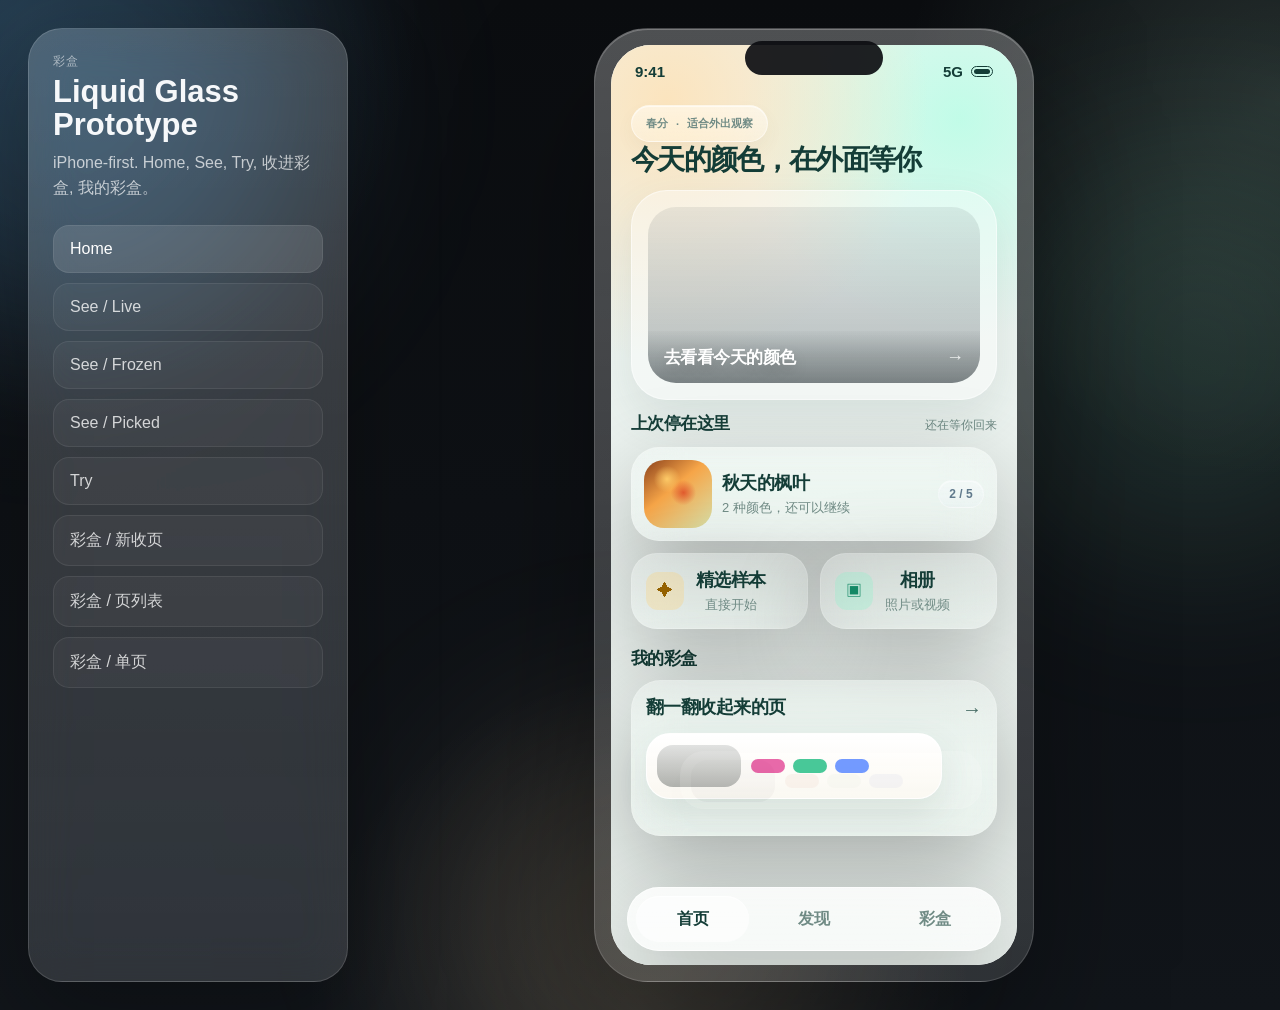
==== prototype/index.html @ f1893c4e "Initial project history" ====
<!DOCTYPE html>
<html lang="zh-CN">
  <head>
    <meta charset="UTF-8" />
    <meta name="viewport" content="width=device-width, initial-scale=1.0" />
    <title>彩盒 · Liquid Glass Prototype</title>
    <link rel="stylesheet" href="./styles.css" />
  </head>
  <body>
    <div class="ambient ambient-a"></div>
    <div class="ambient ambient-b"></div>
    <div class="ambient ambient-c"></div>

    <main class="studio">
      <aside class="rail shell-glass">
        <div class="rail-header">
          <p class="rail-kicker">彩盒</p>
          <h1>Liquid Glass Prototype</h1>
          <p class="rail-copy">
            iPhone-first. Home, See, Try, 收进彩盒, 我的彩盒。
          </p>
        </div>

        <nav class="screen-nav">
          <button class="screen-link active" data-target="home">Home</button>
          <button class="screen-link" data-target="see-live">See / Live</button>
          <button class="screen-link" data-target="see-frozen">See / Frozen</button>
          <button class="screen-link" data-target="see-picked">See / Picked</button>
          <button class="screen-link" data-target="try">Try</button>
          <button class="screen-link" data-target="box-new">彩盒 / 新收页</button>
          <button class="screen-link" data-target="box-list">彩盒 / 页列表</button>
          <button class="screen-link" data-target="box-detail">彩盒 / 单页</button>
        </nav>
      </aside>

      <section class="phone-stage">
        <div class="phone-shell">
          <div class="phone-hardware"></div>
          <div class="phone-screen">
            <section class="screen active" data-screen="home">
              <div class="screen-bg screen-bg-home"></div>
              <div class="statusbar">
                <span>9:41</span>
                <div class="status-icons">
                  <span>5G</span>
                  <span class="battery"></span>
                </div>
              </div>

              <div class="screen-scroll home-scroll">
                <div class="glass-chip weather-chip">
                  <span>春分</span>
                  <span>·</span>
                  <span>适合外出观察</span>
                </div>

                <header class="home-hero">
                  <div class="home-copy">
                    <h2>今天的颜色，在外面等你</h2>
                  </div>

                  <article class="hero-scene scene-card">
                    <div class="scene-photo photo-mist"></div>
                    <div class="scene-overlay">
                      <button class="entry-footer" data-go="see-live">
                        <span>去看看今天的颜色</span>
                        <span class="entry-arrow-inline">→</span>
                      </button>
                    </div>
                  </article>
                </header>

                <div class="resume-head">
                  <h3>上次停在这里</h3>
                  <span>还在等你回来</span>
                </div>

                <button class="resume-strip shell-glass" data-go="see-picked">
                  <div class="resume-thumb photo-maple"></div>
                  <div class="resume-text">
                    <h3>秋天的枫叶</h3>
                    <p>2 种颜色，还可以继续</p>
                  </div>
                  <span class="count-pill">2 / 5</span>
                </button>

                <div class="source-row">
                  <button class="source-tile shell-glass" data-go="see-frozen">
                    <span class="tile-icon amber">✦</span>
                    <div>
                      <h3>精选样本</h3>
                      <p>直接开始</p>
                    </div>
                  </button>
                  <button class="source-tile shell-glass" data-go="see-frozen">
                    <span class="tile-icon mint">▣</span>
                    <div>
                      <h3>相册</h3>
                      <p>照片或视频</p>
                    </div>
                  </button>
                </div>

                <div class="resume-head box-head">
                  <h3>我的彩盒</h3>
                </div>

                <button class="box-entry shell-glass" data-go="box-list">
                  <div class="preview-head">
                    <div>
                      <h3>翻一翻收起来的页</h3>
                    </div>
                    <span class="ghost-arrow">→</span>
                  </div>
                  <div class="box-entry-body">
                    <article class="mini-page main">
                      <div class="mini-page-photo photo-flower"></div>
                      <div class="mini-page-swatches">
                        <span style="--swatch:#e4549d"></span>
                        <span style="--swatch:#2fc08a"></span>
                        <span style="--swatch:#5f8cff"></span>
                      </div>
                    </article>
                    <article class="mini-page under">
                      <div class="mini-page-photo photo-sunset"></div>
                      <div class="mini-page-swatches">
                        <span style="--swatch:#ffb694"></span>
                        <span style="--swatch:#d9efcf"></span>
                        <span style="--swatch:#b9c6ff"></span>
                      </div>
                    </article>
                  </div>
                </button>
              </div>

              <nav class="tab-dock shell-glass dock-fixed">
                <button class="tab-item active">首页</button>
                <button class="tab-item">发现</button>
                <button class="tab-item" data-go="box-list">彩盒</button>
              </nav>
            </section>

            <section class="screen" data-screen="see-live">
              <div class="photo-screen photo-flower-full">
                <div class="statusbar inverted">
                  <span>9:41</span>
                  <div class="status-icons">
                    <span>5G</span>
                    <span class="battery"></span>
                  </div>
                </div>

                <div class="top-floating">
                  <button class="nav-orb" data-go="home">‹</button>
                  <div class="live-title">看一眼正在发生的颜色</div>
                  <div class="nav-gap"></div>
                </div>

                <div class="capture-dock">
                  <button class="capture-pill" data-go="see-frozen">
                    <span class="capture-core"></span>
                  </button>
                  <p>停住这一刻</p>
                </div>
              </div>
            </section>

            <section class="screen" data-screen="see-frozen">
              <div class="photo-screen photo-flower-full frozen">
                <div class="statusbar inverted">
                  <span>9:41</span>
                  <div class="status-icons">
                    <span>5G</span>
                    <span class="battery"></span>
                  </div>
                </div>

                <div class="top-floating">
                  <button class="nav-orb" data-go="home">‹</button>
                  <div class="live-title">点一点你看到的颜色</div>
                  <button class="nav-orb ghost">▣</button>
                </div>

                <div class="focus-dot active pink" style="top: 47%; left: 55%"></div>

                <div class="glass-dock observe-dock">
                  <div class="slot-row compact">
                    <button class="slot active empty"></button>
                    <button class="slot empty"></button>
                    <button class="slot empty"></button>
                    <button class="slot empty"></button>
                    <button class="slot empty"></button>
                  </div>
                  <button class="dock-action disabled">放在一起看看</button>
                </div>
              </div>
            </section>

            <section class="screen" data-screen="see-picked">
              <div class="photo-screen photo-flower-full frozen">
                <div class="statusbar inverted">
                  <span>9:41</span>
                  <div class="status-icons">
                    <span>5G</span>
                    <span class="battery"></span>
                  </div>
                </div>

                <div class="top-floating">
                  <button class="nav-orb" data-go="home">‹</button>
                  <div class="live-title">原来这里不止一种颜色</div>
                  <button class="nav-orb ghost">▣</button>
                </div>

                <div class="focus-dot pink" style="top: 47%; left: 55%"></div>
                <div class="focus-dot green" style="top: 60%; left: 48%"></div>
                <div class="focus-dot blue" style="top: 64%; left: 63%"></div>

                <div class="glass-dock observe-dock">
                  <div class="slot-row compact">
                    <button class="slot filled pink"></button>
                    <button class="slot filled green"></button>
                    <button class="slot filled blue"></button>
                    <button class="slot empty"></button>
                    <button class="slot empty"></button>
                  </div>
                  <button class="dock-action primary-soft" data-go="try">放在一起看看</button>
                </div>
              </div>
            </section>

            <section class="screen" data-screen="try">
              <div class="screen-bg screen-bg-box"></div>
              <div class="statusbar">
                <span>9:41</span>
                <div class="status-icons">
                  <span>5G</span>
                  <span class="battery"></span>
                </div>
              </div>

              <div class="screen-scroll try-scroll">
                <div class="top-floating light-flow">
                  <button class="nav-orb light" data-go="see-picked">‹</button>
                  <div class="glass-chip source-pill">
                    <span class="chip-dot"></span>
                    花园里的花
                  </div>
                  <div class="nav-gap"></div>
                </div>

                <header class="section-header compact">
                  <h2>看它们待在一起</h2>
                </header>

                <article class="source-memory shell-glass">
                  <div class="memory-thumb photo-flower"></div>
                  <div class="memory-copy">
                    <p class="micro">刚刚带回来的这一页</p>
                    <h3>花园里的花</h3>
                  </div>
                </article>

                <section class="relation-stage shell-glass">
                  <div class="mix-swarm">
                    <span class="mix-orb pink"></span>
                    <span class="mix-orb green"></span>
                    <span class="mix-orb blue"></span>
                  </div>
                  <div class="sheet-swatches centered">
                    <span style="--swatch:#e4549d"></span>
                    <span style="--swatch:#2fc08a"></span>
                    <span style="--swatch:#5f8cff"></span>
                  </div>
                  <div class="liquid-ribbon">
                    <span class="blend pink"></span>
                    <span class="blend green"></span>
                    <span class="blend blue"></span>
                  </div>
                  <p class="relation-note">它们靠近以后，开始像一页完整的花。</p>
                </section>

                <button class="bottom-cta solid" data-go="box-new">收进彩盒</button>
              </div>
            </section>

            <section class="screen" data-screen="box-new">
              <div class="screen-bg screen-bg-box-list"></div>
              <div class="statusbar">
                <span>9:41</span>
                <div class="status-icons">
                  <span>5G</span>
                  <span class="battery"></span>
                </div>
              </div>

              <div class="screen-scroll box-scroll">
                <div class="settle-top">
                  <div class="glass-check">✓</div>
                  <div class="glass-chip new-chip">刚刚收进来</div>
                </div>

                <header class="section-header compact settle-header">
                  <h2>这一页现在在彩盒里了</h2>
                </header>

                <article class="page-sheet open-sheet">
                  <div class="sheet-photo photo-flower"></div>
                  <div class="sheet-body">
                    <h2>花园里的花</h2>
                    <p class="sheet-meta">3月23日 · 下午</p>
                    <div class="sheet-swatches large">
                      <span style="--swatch:#e4549d"></span>
                      <span style="--swatch:#2fc08a"></span>
                      <span style="--swatch:#5f8cff"></span>
                    </div>
                    <div class="soft-ribbon">
                      <span class="blend pink"></span>
                      <span class="blend green"></span>
                      <span class="blend blue"></span>
                    </div>
                    <p class="sheet-note">这一页先在这里安静待着。</p>
                  </div>
                </article>

                <div class="dual-actions">
                  <button class="bottom-cta pale" data-go="see-live">再去看看</button>
                  <button class="bottom-cta solid" data-go="box-list">查看彩盒</button>
                </div>
              </div>
            </section>

            <section class="screen" data-screen="box-list">
              <div class="screen-bg screen-bg-box-list"></div>
              <div class="statusbar">
                <span>9:41</span>
                <div class="status-icons">
                  <span>5G</span>
                  <span class="battery"></span>
                </div>
              </div>

              <div class="screen-scroll box-scroll">
                <header class="section-header">
                  <p class="micro">我的彩盒</p>
                  <h2>翻一翻收起来的页</h2>
                </header>

                <div class="list-stack">
                  <button class="page-sheet list-sheet current" data-go="box-detail">
                    <div class="sheet-photo photo-flower"></div>
                    <div class="sheet-body">
                      <h3>花园里的花</h3>
                      <div class="sheet-swatches">
                        <span style="--swatch:#e4549d"></span>
                        <span style="--swatch:#2fc08a"></span>
                        <span style="--swatch:#5f8cff"></span>
                      </div>
                      <p class="sheet-meta">3月23日 · 下午</p>
                    </div>
                  </button>

                  <button class="page-sheet list-sheet compact-sheet" data-go="box-detail">
                    <div class="sheet-next-head">
                      <h4>海边的日落</h4>
                      <div class="mini-swatches">
                        <span style="--swatch:#ff8a4d"></span>
                        <span style="--swatch:#f1bf67"></span>
                        <span style="--swatch:#8d78ff"></span>
                      </div>
                    </div>
                    <div class="sheet-photo thin photo-sunset"></div>
                  </button>

                  <button class="page-sheet list-sheet compact-sheet" data-go="box-detail">
                    <div class="sheet-next-head">
                      <h4>枫叶的一页</h4>
                      <div class="mini-swatches">
                        <span style="--swatch:#d65734"></span>
                        <span style="--swatch:#f09a3e"></span>
                        <span style="--swatch:#6c8a44"></span>
                      </div>
                    </div>
                    <div class="sheet-photo thin photo-maple"></div>
                  </button>
                </div>

                <nav class="tab-dock shell-glass dock-fixed">
                  <button class="tab-item" data-go="home">首页</button>
                  <button class="tab-item">发现</button>
                  <button class="tab-item active">彩盒</button>
                </nav>
              </div>
            </section>

            <section class="screen" data-screen="box-detail">
              <div class="screen-bg screen-bg-box-list"></div>
              <div class="statusbar">
                <span>9:41</span>
                <div class="status-icons">
                  <span>5G</span>
                  <span class="battery"></span>
                </div>
              </div>

              <div class="screen-scroll box-scroll">
                <div class="top-floating light-flow">
                  <button class="nav-orb light" data-go="box-list">‹</button>
                  <div class="glass-chip source-pill">这一页</div>
                  <button class="nav-orb light">⋯</button>
                </div>

                <article class="page-sheet detail-sheet">
                  <div class="sheet-photo photo-flower"></div>
                  <div class="sheet-body">
                    <p class="micro">3月23日 · 下午</p>
                    <h2>花园里的花</h2>
                    <div class="detail-swatches">
                      <button class="detail-swatch pink">桃花粉</button>
                      <button class="detail-swatch green">青草绿</button>
                      <button class="detail-swatch blue">天空蓝</button>
                    </div>
                    <div class="soft-ribbon">
                      <span class="blend pink"></span>
                      <span class="blend green"></span>
                      <span class="blend blue"></span>
                    </div>
                    <div class="detail-caption">
                      <span class="caption-dot pink"></span>
                      <span class="caption-dot green"></span>
                      <span class="caption-dot blue"></span>
                      <p>它们最后待成了花园的样子。</p>
                    </div>
                  </div>
                </article>

                <button class="bottom-cta pale" data-go="see-live">再去收集新的颜色</button>

                <nav class="tab-dock shell-glass dock-fixed">
                  <button class="tab-item" data-go="home">首页</button>
                  <button class="tab-item">发现</button>
                  <button class="tab-item active">彩盒</button>
                </nav>
              </div>
            </section>
          </div>
        </div>
      </section>
    </main>

    <script src="./app.js"></script>
  </body>
</html>
---- prototype/styles.css ----
:root {
  --bg: #0b0d10;
  --shell: rgba(255, 255, 255, 0.08);
  --shell-line: rgba(255, 255, 255, 0.14);
  --glass: rgba(255, 255, 255, 0.2);
  --glass-strong: rgba(255, 255, 255, 0.32);
  --glass-edge: rgba(255, 255, 255, 0.54);
  --paper: rgba(253, 251, 246, 0.94);
  --paper-shadow: 0 24px 80px rgba(44, 62, 57, 0.12);
  --paper-tint: linear-gradient(180deg, rgba(255, 255, 255, 0.82), rgba(248, 245, 238, 0.94));
  --ink: #143d37;
  --muted: #708b85;
  --pink: #e4549d;
  --green: #2fc08a;
  --blue: #5f8cff;
  --warm: rgba(255, 224, 177, 0.8);
  --mint: rgba(176, 255, 228, 0.72);
  --blur: blur(24px) saturate(150%);
  --type-title-home: 28px;
  --type-title-section: 30px;
  --type-title-card: 18px;
  --type-body: 13px;
  --space-home-top: 60px;
  --space-home-bottom: 104px;
  --space-chip-title: 2px;
  --space-title-entry: 16px;
}

* {
  box-sizing: border-box;
}

html,
body {
  margin: 0;
  min-height: 100%;
  font-family: "SF Pro Display", "SF Pro Text", -apple-system, BlinkMacSystemFont,
    "PingFang SC", "Helvetica Neue", sans-serif;
  color: #f6f8fa;
  background:
    radial-gradient(circle at 0% 0%, rgba(109, 196, 255, 0.14), transparent 26%),
    radial-gradient(circle at 100% 10%, rgba(197, 255, 228, 0.14), transparent 24%),
    radial-gradient(circle at 50% 100%, rgba(255, 227, 181, 0.1), transparent 28%),
    linear-gradient(180deg, #0b0d10 0%, #11151a 100%);
}

body {
  overflow: hidden;
}

button {
  font: inherit;
  color: inherit;
  background: none;
  border: 0;
  cursor: pointer;
}

.ambient {
  position: fixed;
  border-radius: 999px;
  pointer-events: none;
  filter: blur(90px);
}

.ambient-a {
  width: 30rem;
  height: 30rem;
  left: -10rem;
  top: -9rem;
  background: rgba(113, 189, 255, 0.16);
}

.ambient-b {
  width: 26rem;
  height: 26rem;
  right: -8rem;
  top: 9rem;
  background: rgba(154, 255, 214, 0.12);
}

.ambient-c {
  width: 26rem;
  height: 26rem;
  left: 34%;
  bottom: -14rem;
  background: rgba(255, 214, 159, 0.1);
}

.studio {
  display: grid;
  grid-template-columns: 320px 1fr;
  gap: 28px;
  min-height: 100vh;
  padding: 28px;
}

.shell-glass {
  background:
    linear-gradient(180deg, rgba(255, 255, 255, 0.14), rgba(255, 255, 255, 0.06)),
    var(--shell);
  border: 1px solid var(--shell-line);
  backdrop-filter: var(--blur);
  -webkit-backdrop-filter: var(--blur);
  box-shadow: 0 30px 90px rgba(0, 0, 0, 0.28);
}

.rail {
  border-radius: 34px;
  padding: 24px;
  display: flex;
  flex-direction: column;
  gap: 24px;
}

.rail-kicker {
  margin: 0 0 6px;
  font-size: 12px;
  letter-spacing: 0.12em;
  text-transform: uppercase;
  color: rgba(255, 255, 255, 0.56);
}

.rail h1 {
  margin: 0;
  font-size: 31px;
  line-height: 1.05;
}

.rail-copy {
  margin: 10px 0 0;
  line-height: 1.55;
  color: rgba(255, 255, 255, 0.7);
}

.screen-nav {
  display: grid;
  gap: 10px;
}

.screen-link {
  text-align: left;
  padding: 14px 16px;
  border-radius: 16px;
  color: rgba(255, 255, 255, 0.78);
  border: 1px solid rgba(255, 255, 255, 0.08);
  background: rgba(255, 255, 255, 0.04);
  transition: 0.2s ease;
}

.screen-link.active,
.screen-link:hover {
  background: rgba(255, 255, 255, 0.12);
  color: #fff;
}

.phone-stage {
  display: grid;
  place-items: center;
}

.phone-shell {
  position: relative;
  width: 440px;
  max-width: calc(100vw - 420px);
  aspect-ratio: 393 / 852;
  padding: 16px;
  border-radius: 54px;
  background:
    linear-gradient(180deg, rgba(255, 255, 255, 0.24), rgba(255, 255, 255, 0.08)),
    rgba(255, 255, 255, 0.05);
  border: 1px solid rgba(255, 255, 255, 0.14);
  box-shadow:
    0 60px 140px rgba(0, 0, 0, 0.34),
    inset 0 1px 0 rgba(255, 255, 255, 0.24);
}

.phone-hardware {
  position: absolute;
  top: 12px;
  left: 50%;
  transform: translateX(-50%);
  width: 138px;
  height: 34px;
  border-radius: 999px;
  background: rgba(12, 14, 18, 0.92);
  z-index: 5;
}

.phone-screen {
  position: relative;
  width: 100%;
  height: 100%;
  overflow: hidden;
  border-radius: 40px;
  background: #eff4f2;
}

.screen {
  position: absolute;
  inset: 0;
  display: none;
  color: var(--ink);
}

.screen.active {
  display: block;
}

.screen-bg {
  position: absolute;
  inset: 0;
}

.screen-bg-home {
  background:
    radial-gradient(circle at 14% 6%, var(--warm), transparent 28%),
    radial-gradient(circle at 86% 8%, var(--mint), transparent 24%),
    linear-gradient(180deg, #eef5f2 0%, #e9f0ec 100%);
}

.screen-bg-box,
.screen-bg-box-list {
  background:
    radial-gradient(circle at 84% 0%, rgba(196, 255, 233, 0.72), transparent 24%),
    radial-gradient(circle at 10% 14%, rgba(255, 235, 205, 0.66), transparent 20%),
    linear-gradient(180deg, #f0f6f2 0%, #e9f0ec 100%);
}

.statusbar {
  position: absolute;
  top: 0;
  left: 0;
  right: 0;
  z-index: 4;
  padding: 18px 24px 0;
  display: flex;
  justify-content: space-between;
  align-items: center;
  font-size: 15px;
  font-weight: 700;
}

.statusbar.inverted {
  color: white;
}

.status-icons {
  display: flex;
  gap: 8px;
  align-items: center;
}

.battery {
  width: 22px;
  height: 11px;
  display: inline-block;
  border-radius: 999px;
  border: 1.5px solid currentColor;
  position: relative;
}

.battery::after {
  content: "";
  position: absolute;
  inset: 2px;
  border-radius: 999px;
  background: currentColor;
}

.screen-scroll {
  position: relative;
  z-index: 2;
  height: 100%;
  overflow: auto;
  padding: 58px 20px 28px;
}

.home-scroll {
  padding-top: var(--space-home-top);
  padding-bottom: var(--space-home-bottom);
}

.glass-chip,
.nav-orb,
.capture-pill,
.glass-dock,
.count-pill {
  backdrop-filter: var(--blur);
  -webkit-backdrop-filter: var(--blur);
}

.glass-chip {
  display: inline-flex;
  align-items: center;
  gap: 8px;
  padding: 12px 16px;
  border-radius: 999px;
  background:
    linear-gradient(180deg, rgba(255, 255, 255, 0.58), rgba(255, 255, 255, 0.28)),
    rgba(255, 255, 255, 0.18);
  border: 1px solid rgba(255, 255, 255, 0.6);
  box-shadow:
    0 10px 24px rgba(73, 101, 96, 0.08),
    inset 0 1px 0 rgba(255, 255, 255, 0.72);
}

.weather-chip {
  margin-bottom: var(--space-chip-title);
  padding: 10px 14px;
  color: var(--muted);
  font-size: 11px;
  font-weight: 700;
  background:
    linear-gradient(180deg, rgba(255, 255, 255, 0.46), rgba(255, 255, 255, 0.22)),
    rgba(255, 255, 255, 0.14);
  border-color: rgba(255, 255, 255, 0.46);
  box-shadow:
    0 8px 18px rgba(73, 101, 96, 0.05),
    inset 0 1px 0 rgba(255, 255, 255, 0.56);
}

.home-hero {
  display: grid;
  gap: var(--space-title-entry);
}

.micro {
  margin: 0;
  color: #78938c;
  font-size: 13px;
  font-weight: 600;
}

.home-copy h2,
.section-header h2,
.box-state-header h2,
.sheet-body h2,
.detail-header h2 {
  margin: 6px 0 0;
  font-size: var(--type-title-section);
  line-height: 0.98;
  letter-spacing: -0.05em;
}

.home-copy h2 {
  margin-top: 2px;
  font-size: var(--type-title-home);
  line-height: 1;
  letter-spacing: -0.06em;
  text-wrap: balance;
}

.scene-card {
  position: relative;
  overflow: hidden;
  min-height: 210px;
  border-radius: 36px;
  background: rgba(255, 255, 255, 0.36);
  border: 1px solid rgba(255, 255, 255, 0.5);
  box-shadow: 0 18px 46px rgba(62, 95, 89, 0.12);
}

.scene-photo,
.photo-flower,
.photo-maple,
.photo-sunset,
.photo-mist,
.photo-flower-full {
  background-color: #cbd8cf;
}

.scene-photo {
  position: absolute;
  inset: 16px;
  overflow: hidden;
  border-radius: 28px;
}

.photo-mist {
  background:
    linear-gradient(180deg, rgba(16, 32, 41, 0.08), rgba(16, 32, 41, 0.28)),
    url("https://images.unsplash.com/photo-1506744038136-46273834b3fb?auto=format&fit=crop&w=1200&q=80");
  background-size: cover;
  background-position: center;
}

.scene-overlay {
  position: absolute;
  left: 16px;
  right: 16px;
  bottom: 16px;
  display: block;
  pointer-events: none;
}

.entry-footer {
  width: 100%;
  height: 52px;
  padding: 0 16px;
  display: flex;
  align-items: center;
  justify-content: space-between;
  border-radius: 0 0 28px 28px;
  color: white;
  text-shadow: 0 6px 14px rgba(0, 0, 0, 0.18);
  background:
    linear-gradient(180deg, rgba(8, 16, 19, 0.02), rgba(8, 16, 19, 0.18) 46%, rgba(8, 16, 19, 0.34) 100%);
  pointer-events: auto;
}

.entry-footer span:first-child {
  font-size: 17px;
  font-weight: 700;
  letter-spacing: -0.03em;
}

.entry-arrow-inline {
  font-size: 18px;
  font-weight: 700;
  line-height: 1;
  opacity: 0.82;
}

.source-row {
  display: grid;
  grid-template-columns: 1fr 1fr;
  gap: 12px;
  margin-top: 12px;
}

.source-tile {
  border-radius: 26px;
  padding: 14px;
  display: flex;
  align-items: center;
  gap: 12px;
  color: var(--ink);
}

.tile-icon {
  width: 38px;
  height: 38px;
  display: grid;
  place-items: center;
  border-radius: 12px;
  font-size: 16px;
}

.tile-icon.amber {
  background: rgba(255, 205, 106, 0.28);
  color: #946100;
}

.tile-icon.mint {
  background: rgba(116, 245, 195, 0.24);
  color: #148865;
}

.source-tile h3,
.resume-text h3,
.preview-head h3,
.sheet-body h3,
.sheet-next-head h4 {
  margin: 0 0 4px;
  font-size: var(--type-title-card);
  letter-spacing: -0.03em;
}

.source-tile p,
.resume-text p,
.sheet-meta,
.sheet-note {
  margin: 0;
  color: var(--muted);
  font-size: var(--type-body);
}

.resume-strip {
  width: 100%;
  margin-top: 12px;
  text-align: left;
  padding: 12px;
  border-radius: 28px;
  display: grid;
  grid-template-columns: 68px 1fr auto;
  gap: 10px;
  align-items: center;
}

.resume-thumb {
  width: 68px;
  height: 68px;
  border-radius: 20px;
}

.photo-maple {
  background:
    radial-gradient(circle at 34% 28%, rgba(255, 205, 105, 0.94), transparent 20%),
    radial-gradient(circle at 58% 48%, rgba(223, 77, 39, 0.86), transparent 24%),
    linear-gradient(140deg, #8c421c 0%, #f6a548 42%, #d8e1a9 100%);
}

.count-pill {
  display: inline-flex;
  align-items: center;
  justify-content: center;
  height: 28px;
  min-width: 46px;
  padding: 0 10px;
  border-radius: 999px;
  color: rgba(76, 104, 125, 0.88);
  font-size: 12px;
  font-weight: 600;
  background:
    linear-gradient(180deg, rgba(255, 255, 255, 0.38), rgba(255, 255, 255, 0.14)),
    rgba(173, 205, 232, 0.06);
  border: 1px solid rgba(255, 255, 255, 0.34);
  box-shadow: inset 0 1px 0 rgba(255, 255, 255, 0.46);
}

.resume-head {
  margin-top: 12px;
  display: flex;
  justify-content: space-between;
  align-items: baseline;
  gap: 10px;
}

.resume-head h3 {
  margin: 0;
  font-size: 17px;
  letter-spacing: -0.03em;
}

.resume-head span {
  color: var(--muted);
  font-size: 12px;
}

.box-head {
  margin-top: 18px;
  align-items: baseline;
}

.box-entry {
  width: 100%;
  margin-top: 10px;
  text-align: left;
  padding: 14px;
  border-radius: 30px;
}

.preview-head {
  display: flex;
  justify-content: space-between;
  align-items: center;
  margin-bottom: 10px;
}

.ghost-arrow {
  color: #456b64;
  font-weight: 700;
  font-size: 20px;
  line-height: 1;
}

.box-entry-body {
  position: relative;
  min-height: 88px;
  margin-top: 4px;
}

.mini-page {
  position: absolute;
  left: 0;
  right: 40px;
  top: 0;
  height: 66px;
  padding: 8px 10px;
  display: grid;
  grid-template-columns: 84px 1fr;
  gap: 10px;
  align-items: center;
  border-radius: 24px;
  background:
    linear-gradient(180deg, rgba(255, 255, 255, 0.96), rgba(250, 247, 240, 0.94)),
    rgba(255, 255, 255, 0.94);
  border: 1px solid rgba(255, 255, 255, 0.9);
  box-shadow:
    0 16px 36px rgba(46, 70, 63, 0.12),
    inset 0 1px 0 rgba(255, 255, 255, 0.86);
}

.mini-page-photo {
  width: 84px;
  height: 42px;
  border-radius: 16px;
  background-size: cover;
  background-position: center;
}

.mini-page-swatches {
  display: flex;
  gap: 8px;
}

.mini-page-swatches span {
  display: block;
  width: 34px;
  height: 14px;
  border-radius: 999px;
  background: var(--swatch);
}

.mini-page.under {
  left: 34px;
  right: 0;
  top: 18px;
  height: 58px;
  opacity: 0.12;
  filter: saturate(0.54);
}

.list-stack {
  position: relative;
}

.page-sheet {
  display: block;
  width: 100%;
  border-radius: 32px;
  background: var(--paper-tint), var(--paper);
  border: 1px solid rgba(255, 255, 255, 0.72);
  box-shadow: var(--paper-shadow);
  color: var(--ink);
  overflow: hidden;
}

.preview-top {
  position: relative;
  z-index: 2;
  padding: 16px;
}

.preview-under {
  position: absolute;
  top: 22px;
  left: 20px;
  right: 20px;
  bottom: -14px;
  background:
    linear-gradient(180deg, rgba(253, 251, 246, 0.78), rgba(253, 251, 246, 0.54));
  border: 1px solid rgba(255, 255, 255, 0.54);
}

.sheet-photo {
  width: 100%;
  height: 228px;
  border-radius: 26px;
}

.photo-flower {
  background:
    linear-gradient(180deg, rgba(16, 26, 24, 0.12), rgba(16, 26, 24, 0.32)),
    url("https://images.unsplash.com/photo-1490750967868-88aa4486c946?auto=format&fit=crop&w=1200&q=80");
  background-size: cover;
  background-position: center;
}

.sheet-swatches,
.mini-swatches {
  display: flex;
  gap: 10px;
}

.sheet-swatches {
  margin-top: 14px;
}

.sheet-swatches.large {
  margin-top: 16px;
}

.sheet-swatches span,
.mini-swatches span {
  display: block;
  background: var(--swatch);
  border-radius: 999px;
}

.sheet-swatches span {
  width: 88px;
  height: 30px;
}

.sheet-swatches.large span {
  width: 96px;
  height: 34px;
}

.mini-swatches span {
  width: 16px;
  height: 16px;
}

.photo-screen {
  position: relative;
  width: 100%;
  height: 100%;
  overflow: hidden;
}

.photo-flower-full {
  background:
    linear-gradient(180deg, rgba(6, 15, 12, 0.16), rgba(4, 12, 10, 0.46)),
    url("https://images.unsplash.com/photo-1490750967868-88aa4486c946?auto=format&fit=crop&w=1600&q=80");
  background-size: cover;
  background-position: center;
}

.frozen {
  filter: saturate(1.04);
}

.top-floating {
  position: absolute;
  z-index: 3;
  top: 58px;
  left: 16px;
  right: 16px;
  display: grid;
  grid-template-columns: 44px 1fr 44px;
  align-items: center;
  gap: 10px;
}

.light-flow {
  position: relative;
  top: auto;
  left: auto;
  right: auto;
  margin-bottom: 18px;
}

.nav-orb {
  width: 42px;
  height: 42px;
  display: grid;
  place-items: center;
  border-radius: 999px;
  color: inherit;
  background:
    linear-gradient(180deg, rgba(255, 255, 255, 0.38), rgba(255, 255, 255, 0.14)),
    rgba(255, 255, 255, 0.16);
  border: 1px solid rgba(255, 255, 255, 0.42);
}

.nav-orb.light {
  color: var(--ink);
  background:
    linear-gradient(180deg, rgba(255, 255, 255, 0.82), rgba(255, 255, 255, 0.54)),
    rgba(255, 255, 255, 0.56);
}

.nav-orb.subtle {
  opacity: 0;
}

.source-pill {
  justify-self: center;
  font-weight: 700;
}

.live-title {
  justify-self: center;
  align-self: center;
  color: rgba(255, 255, 255, 0.92);
  font-size: 17px;
  font-weight: 700;
  letter-spacing: -0.02em;
  text-shadow: 0 8px 24px rgba(0, 0, 0, 0.35);
}

.nav-orb.ghost {
  background: rgba(255, 255, 255, 0.08);
  border-color: rgba(255, 255, 255, 0.24);
}

.chip-dot {
  width: 16px;
  height: 16px;
  border-radius: 999px;
  background:
    radial-gradient(circle at 28% 28%, rgba(255, 255, 255, 0.58), transparent 30%),
    linear-gradient(135deg, var(--pink), var(--blue));
}

.capture-dock {
  position: absolute;
  left: 0;
  right: 0;
  bottom: 34px;
  display: flex;
  flex-direction: column;
  align-items: center;
  gap: 8px;
  color: white;
}

.capture-pill {
  width: 92px;
  height: 92px;
  border-radius: 999px;
  display: grid;
  place-items: center;
  background:
    linear-gradient(180deg, rgba(255, 255, 255, 0.34), rgba(255, 255, 255, 0.12)),
    rgba(255, 255, 255, 0.14);
  border: 1px solid rgba(255, 255, 255, 0.36);
}

.capture-core {
  width: 56px;
  height: 56px;
  border-radius: 999px;
  background: rgba(255, 255, 255, 0.94);
  box-shadow: inset 0 0 0 8px rgba(255, 255, 255, 0.2);
}

.capture-dock p {
  margin: 0;
  font-size: 15px;
  font-weight: 700;
  color: rgba(255, 255, 255, 0.9);
  text-shadow: 0 8px 20px rgba(0, 0, 0, 0.28);
}

.focus-dot {
  position: absolute;
  width: 30px;
  height: 30px;
  border-radius: 999px;
  background: rgba(255, 255, 255, 0.16);
  border: 2px solid rgba(255, 255, 255, 0.8);
  box-shadow: 0 0 0 10px rgba(255, 255, 255, 0.06);
}

.focus-dot::after {
  content: "";
  position: absolute;
  inset: 5px;
  border-radius: 999px;
}

.focus-dot.pink::after,
.blend.pink,
.detail-swatch.pink {
  background: var(--pink);
}

.focus-dot.green::after,
.blend.green,
.detail-swatch.green {
  background: var(--green);
}

.focus-dot.blue::after,
.blend.blue,
.detail-swatch.blue {
  background: var(--blue);
}

.glass-dock {
  position: absolute;
  left: 14px;
  right: 14px;
  bottom: 14px;
  padding: 14px;
  border-radius: 30px;
  background:
    linear-gradient(180deg, rgba(28, 36, 44, 0.56), rgba(22, 29, 36, 0.44)),
    rgba(18, 23, 28, 0.36);
  border: 1px solid rgba(255, 255, 255, 0.18);
  box-shadow:
    0 18px 40px rgba(0, 0, 0, 0.2),
    inset 0 1px 0 rgba(255, 255, 255, 0.1);
}

.slot-row {
  display: flex;
  gap: 10px;
}

.slot-row.compact {
  margin-bottom: 12px;
}

.slot {
  width: 58px;
  height: 58px;
  border-radius: 18px;
  position: relative;
  background: rgba(255, 255, 255, 0.06);
  border: 1.5px solid rgba(255, 255, 255, 0.22);
}

.slot.empty::before {
  content: "+";
  position: absolute;
  inset: 0;
  display: grid;
  place-items: center;
  font-size: 30px;
  color: rgba(255, 255, 255, 0.72);
}

.slot.active {
  border-color: rgba(255, 255, 255, 0.58);
}

.slot.filled {
  border: 0;
}

.slot.filled.pink {
  background: var(--pink);
}

.slot.filled.green {
  background: var(--green);
}

.slot.filled.blue {
  background: var(--blue);
}

.dock-action,
.bottom-cta {
  width: 100%;
  height: 56px;
  border-radius: 999px;
  font-weight: 700;
}

.dock-action {
  background: rgba(255, 255, 255, 0.18);
  color: white;
}

.dock-action.disabled {
  opacity: 0.42;
}

.dock-action.solid,
.bottom-cta.solid {
  background: linear-gradient(135deg, #6c79ff, #7a5eff);
  color: white;
  box-shadow: 0 18px 30px rgba(108, 120, 255, 0.24);
}

.dock-action.primary-soft {
  background:
    linear-gradient(180deg, rgba(255, 255, 255, 0.32), rgba(255, 255, 255, 0.12)),
    rgba(105, 152, 126, 0.28);
  color: white;
  border: 1px solid rgba(255, 255, 255, 0.18);
}

.bottom-cta {
  margin-top: 18px;
}

.bottom-cta.pale {
  background:
    linear-gradient(180deg, rgba(255, 255, 255, 0.78), rgba(255, 255, 255, 0.52)),
    rgba(255, 255, 255, 0.56);
  color: var(--ink);
  border: 1px solid rgba(255, 255, 255, 0.72);
}

.section-header {
  padding: 8px 4px 0;
}

.section-header.compact h2 {
  font-size: 36px;
}

.relation-stage {
  margin-top: 20px;
  padding: 22px 20px 24px;
  border-radius: 34px;
}

.source-memory {
  margin-top: 16px;
  padding: 14px;
  border-radius: 28px;
  display: grid;
  grid-template-columns: 84px 1fr;
  gap: 14px;
  align-items: center;
}

.memory-thumb {
  width: 84px;
  height: 84px;
  border-radius: 20px;
  background-size: cover;
  background-position: center;
}

.memory-copy h3 {
  margin: 4px 0 0;
  font-size: 22px;
  letter-spacing: -0.03em;
}

.sheet-swatches.centered {
  justify-content: center;
  margin: 0 0 18px;
}

.mix-swarm {
  display: flex;
  justify-content: center;
  gap: 18px;
  margin-bottom: 26px;
}

.mix-orb {
  width: 98px;
  height: 98px;
  display: block;
  border-radius: 999px;
  box-shadow: 0 18px 40px rgba(0, 0, 0, 0.08);
}

.mix-orb.pink {
  background: var(--pink);
}

.mix-orb.green {
  background: var(--green);
}

.mix-orb.blue {
  background: var(--blue);
}

.liquid-ribbon,
.soft-ribbon {
  display: flex;
  gap: 0;
  padding: 8px;
  border-radius: 999px;
  background: rgba(205, 244, 229, 0.72);
}

.relation-note {
  margin: 14px 0 0;
  text-align: center;
  color: var(--muted);
}

.blend {
  flex: 1;
  height: 30px;
  border-radius: 999px;
}

.settle-top {
  display: flex;
  align-items: center;
  gap: 12px;
  justify-content: center;
}

.glass-check {
  width: 64px;
  height: 64px;
  display: grid;
  place-items: center;
  border-radius: 999px;
  color: #199166;
  font-size: 28px;
  background:
    linear-gradient(180deg, rgba(255, 255, 255, 0.8), rgba(255, 255, 255, 0.44)),
    rgba(255, 255, 255, 0.56);
  border: 1px solid rgba(255, 255, 255, 0.72);
}

.new-chip {
  color: #199166;
  font-weight: 700;
}

.open-sheet,
.detail-sheet,
.list-sheet {
  padding: 16px;
}

.open-sheet {
  position: relative;
}

.open-sheet::before {
  content: "";
  position: absolute;
  inset: 0;
  border-radius: 32px;
  pointer-events: none;
  box-shadow:
    inset 0 1px 0 rgba(255, 255, 255, 0.72),
    inset 0 -24px 40px rgba(177, 224, 205, 0.08);
}

.sheet-body {
  padding-top: 16px;
}

.sheet-meta,
.sheet-note {
  margin-top: 12px;
}

.dual-actions {
  display: grid;
  gap: 12px;
  grid-template-columns: 1fr 1fr;
  margin-top: 18px;
}

.box-scroll {
  padding-top: 64px;
  padding-bottom: 110px;
}

.list-stack {
  padding-top: 18px;
  display: grid;
  gap: 18px;
}

.list-sheet.current {
  position: relative;
  z-index: 2;
  text-align: left;
}

.compact-sheet {
  text-align: left;
  display: grid;
  grid-template-columns: 108px 1fr;
  gap: 14px;
  align-items: center;
  padding: 14px;
}

.sheet-next-head {
  display: grid;
  gap: 10px;
}

.photo-sunset {
  background:
    linear-gradient(180deg, rgba(24, 23, 32, 0.08), rgba(24, 23, 32, 0.28)),
    url("https://images.unsplash.com/photo-1500530855697-b586d89ba3ee?auto=format&fit=crop&w=1200&q=80");
  background-size: cover;
  background-position: center;
}

.sheet-photo.thin {
  height: 92px;
  margin-top: 0;
}

.sheet-next-head h4 {
  font-size: 18px;
  margin: 0;
}

.detail-swatches {
  display: grid;
  grid-template-columns: repeat(3, 1fr);
  gap: 10px;
  margin: 14px 0 18px;
}

.detail-swatch {
  height: 94px;
  border-radius: 24px;
  color: white;
  font-weight: 700;
}

.detail-caption {
  margin-top: 18px;
  padding: 16px 18px;
  display: grid;
  grid-template-columns: auto auto auto 1fr;
  gap: 10px;
  align-items: center;
  border-radius: 24px;
  background: rgba(228, 242, 236, 0.78);
}

.caption-dot {
  width: 14px;
  height: 14px;
  border-radius: 999px;
  display: block;
}

.detail-caption p {
  margin: 0;
  color: var(--ink);
  line-height: 1.45;
}

.settle-header {
  margin-top: 12px;
}

.tab-dock {
  position: relative;
  margin-top: 18px;
  padding: 8px;
  display: grid;
  grid-template-columns: repeat(3, 1fr);
  gap: 8px;
  border-radius: 999px;
}

.dock-fixed {
  position: absolute;
  left: 16px;
  right: 16px;
  bottom: 14px;
  z-index: 4;
  margin-top: 0;
  background:
    linear-gradient(180deg, rgba(255, 255, 255, 0.68), rgba(255, 255, 255, 0.48)),
    rgba(255, 255, 255, 0.42);
  border: 1px solid rgba(255, 255, 255, 0.7);
}

.tab-item {
  height: 46px;
  border-radius: 999px;
  color: var(--muted);
  font-weight: 700;
}

.tab-item.active {
  color: var(--ink);
  background: rgba(255, 255, 255, 0.56);
  box-shadow: inset 0 1px 0 rgba(255, 255, 255, 0.72);
}

@media (max-width: 1180px) {
  body {
    overflow: auto;
  }

  .studio {
    grid-template-columns: 1fr;
  }

  .phone-shell {
    max-width: 100%;
  }
}
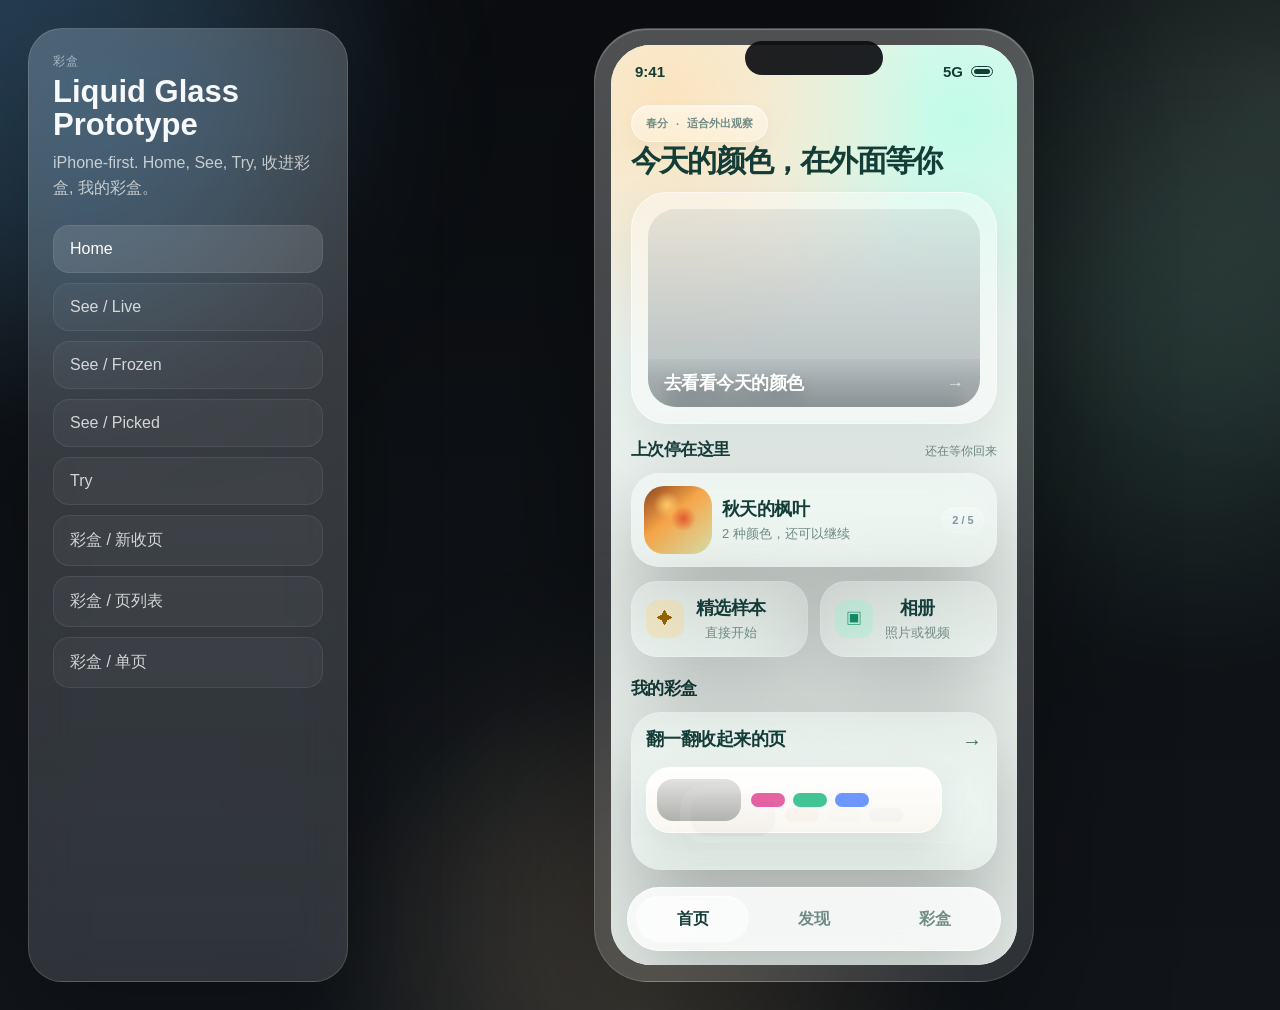
==== commit 2d2c1726: "重新设计Fronzen 和显色页面的命题" ====
--- a/prototype/index.html
+++ b/prototype/index.html
@@ -242,45 +242,46 @@
               <div class="screen-scroll try-scroll">
                 <div class="top-floating light-flow">
                   <button class="nav-orb light" data-go="see-picked">‹</button>
-                  <div class="glass-chip source-pill">
+                  <div class="glass-chip source-pill try-source-pill">
                     <span class="chip-dot"></span>
-                    花园里的花
+                    <span>花园里的花</span>
                   </div>
                   <div class="nav-gap"></div>
                 </div>
 
-                <header class="section-header compact">
+                <header class="section-header compact try-header">
                   <h2>看它们待在一起</h2>
                 </header>
 
-                <article class="source-memory shell-glass">
-                  <div class="memory-thumb photo-flower"></div>
-                  <div class="memory-copy">
-                    <p class="micro">刚刚带回来的这一页</p>
-                    <h3>花园里的花</h3>
-                  </div>
-                </article>
-
                 <section class="relation-stage shell-glass">
-                  <div class="mix-swarm">
-                    <span class="mix-orb pink"></span>
-                    <span class="mix-orb green"></span>
-                    <span class="mix-orb blue"></span>
-                  </div>
-                  <div class="sheet-swatches centered">
-                    <span style="--swatch:#e4549d"></span>
-                    <span style="--swatch:#2fc08a"></span>
-                    <span style="--swatch:#5f8cff"></span>
-                  </div>
-                  <div class="liquid-ribbon">
-                    <span class="blend pink"></span>
-                    <span class="blend green"></span>
-                    <span class="blend blue"></span>
-                  </div>
-                  <p class="relation-note">它们靠近以后，开始像一页完整的花。</p>
+                  <div class="stage-memory-strip">
+                    <div class="memory-thumb photo-flower"></div>
+                    <div class="memory-copy compact relation-copy">
+                      <p class="micro">刚刚带回来的这一页</p>
+                      <p class="memory-inline">三种颜色还带着花园里的光。</p>
+                    </div>
+                  </div>
+
+                  <div class="stage-canvas">
+                    <div class="mix-swarm try-swarm">
+                      <span class="mix-orb pink"></span>
+                      <span class="mix-orb green"></span>
+                      <span class="mix-orb blue"></span>
+                    </div>
+                  </div>
+
+                  <div class="result-strip">
+                    <div class="liquid-ribbon stage-ribbon">
+                      <span class="blend pink"></span>
+                      <span class="blend green"></span>
+                      <span class="blend blue"></span>
+                    </div>
+                  </div>
+
+                  <p class="stage-note">它们靠近以后，安静成了一页完整的花。</p>
                 </section>
 
-                <button class="bottom-cta solid" data-go="box-new">收进彩盒</button>
+                <button class="bottom-cta primary-soft try-cta" data-go="box-new">收进彩盒</button>
               </div>
             </section>
 
@@ -295,9 +296,9 @@
               </div>
 
               <div class="screen-scroll box-scroll">
-                <div class="settle-top">
+                <div class="settle-top settle-stack compact-settle">
                   <div class="glass-check">✓</div>
-                  <div class="glass-chip new-chip">刚刚收进来</div>
+                  <div class="glass-chip new-chip">刚刚安放好</div>
                 </div>
 
                 <header class="section-header compact settle-header">
@@ -307,25 +308,24 @@
                 <article class="page-sheet open-sheet">
                   <div class="sheet-photo photo-flower"></div>
                   <div class="sheet-body">
+                    <p class="sheet-meta">3月23日 · 下午</p>
                     <h2>花园里的花</h2>
-                    <p class="sheet-meta">3月23日 · 下午</p>
-                    <div class="sheet-swatches large">
+                    <div class="sheet-swatches large settled-swatches">
                       <span style="--swatch:#e4549d"></span>
                       <span style="--swatch:#2fc08a"></span>
                       <span style="--swatch:#5f8cff"></span>
                     </div>
-                    <div class="soft-ribbon">
+                    <div class="soft-ribbon settled-ribbon">
                       <span class="blend pink"></span>
                       <span class="blend green"></span>
                       <span class="blend blue"></span>
                     </div>
-                    <p class="sheet-note">这一页先在这里安静待着。</p>
                   </div>
                 </article>
 
                 <div class="dual-actions">
                   <button class="bottom-cta pale" data-go="see-live">再去看看</button>
-                  <button class="bottom-cta solid" data-go="box-list">查看彩盒</button>
+                  <button class="bottom-cta primary-soft" data-go="box-list">翻开彩盒</button>
                 </div>
               </div>
             </section>
@@ -349,19 +349,21 @@
                 <div class="list-stack">
                   <button class="page-sheet list-sheet current" data-go="box-detail">
                     <div class="sheet-photo photo-flower"></div>
-                    <div class="sheet-body">
+                    <div class="sheet-body list-body">
+                      <p class="sheet-meta">3月23日 · 下午</p>
                       <h3>花园里的花</h3>
                       <div class="sheet-swatches">
                         <span style="--swatch:#e4549d"></span>
                         <span style="--swatch:#2fc08a"></span>
                         <span style="--swatch:#5f8cff"></span>
                       </div>
-                      <p class="sheet-meta">3月23日 · 下午</p>
                     </div>
                   </button>
 
                   <button class="page-sheet list-sheet compact-sheet" data-go="box-detail">
-                    <div class="sheet-next-head">
+                    <div class="sheet-photo thin photo-sunset"></div>
+                    <div class="compact-body">
+                      <p class="sheet-meta">3月18日 · 傍晚</p>
                       <h4>海边的日落</h4>
                       <div class="mini-swatches">
                         <span style="--swatch:#ff8a4d"></span>
@@ -369,11 +371,12 @@
                         <span style="--swatch:#8d78ff"></span>
                       </div>
                     </div>
-                    <div class="sheet-photo thin photo-sunset"></div>
                   </button>
 
                   <button class="page-sheet list-sheet compact-sheet" data-go="box-detail">
-                    <div class="sheet-next-head">
+                    <div class="sheet-photo thin photo-maple"></div>
+                    <div class="compact-body">
+                      <p class="sheet-meta">3月10日 · 下午</p>
                       <h4>枫叶的一页</h4>
                       <div class="mini-swatches">
                         <span style="--swatch:#d65734"></span>
@@ -381,7 +384,6 @@
                         <span style="--swatch:#6c8a44"></span>
                       </div>
                     </div>
-                    <div class="sheet-photo thin photo-maple"></div>
                   </button>
                 </div>
 
@@ -406,8 +408,8 @@
               <div class="screen-scroll box-scroll">
                 <div class="top-floating light-flow">
                   <button class="nav-orb light" data-go="box-list">‹</button>
-                  <div class="glass-chip source-pill">这一页</div>
-                  <button class="nav-orb light">⋯</button>
+                  <div class="glass-chip detail-chip">这一页</div>
+                  <div class="nav-gap"></div>
                 </div>
 
                 <article class="page-sheet detail-sheet">
@@ -416,25 +418,20 @@
                     <p class="micro">3月23日 · 下午</p>
                     <h2>花园里的花</h2>
                     <div class="detail-swatches">
-                      <button class="detail-swatch pink">桃花粉</button>
-                      <button class="detail-swatch green">青草绿</button>
-                      <button class="detail-swatch blue">天空蓝</button>
-                    </div>
-                    <div class="soft-ribbon">
+                      <span class="detail-swatch pink">桃花粉</span>
+                      <span class="detail-swatch green">青草绿</span>
+                      <span class="detail-swatch blue">天空蓝</span>
+                    </div>
+                    <div class="soft-ribbon detail-ribbon">
                       <span class="blend pink"></span>
                       <span class="blend green"></span>
                       <span class="blend blue"></span>
                     </div>
-                    <div class="detail-caption">
-                      <span class="caption-dot pink"></span>
-                      <span class="caption-dot green"></span>
-                      <span class="caption-dot blue"></span>
-                      <p>它们最后待成了花园的样子。</p>
-                    </div>
+                    <p class="detail-line">它们最后待成了花园的样子。</p>
                   </div>
                 </article>
 
-                <button class="bottom-cta pale" data-go="see-live">再去收集新的颜色</button>
+                <button class="bottom-cta pale detail-cta" data-go="see-live">再去收集新的颜色</button>
 
                 <nav class="tab-dock shell-glass dock-fixed">
                   <button class="tab-item" data-go="home">首页</button>
--- a/prototype/styles.css
+++ b/prototype/styles.css
@@ -16,7 +16,7 @@
   --warm: rgba(255, 224, 177, 0.8);
   --mint: rgba(176, 255, 228, 0.72);
   --blur: blur(24px) saturate(150%);
-  --type-title-home: 28px;
+  --type-title-home: 30px;
   --type-title-section: 30px;
   --type-title-card: 18px;
   --type-body: 13px;
@@ -274,6 +274,13 @@
   height: 100%;
   overflow: auto;
   padding: 58px 20px 28px;
+  scrollbar-width: none;
+  -ms-overflow-style: none;
+}
+
+.screen-scroll::-webkit-scrollbar {
+  width: 0;
+  height: 0;
 }
 
 .home-scroll {
@@ -354,7 +361,7 @@
 .scene-card {
   position: relative;
   overflow: hidden;
-  min-height: 210px;
+  min-height: 232px;
   border-radius: 36px;
   background: rgba(255, 255, 255, 0.36);
   border: 1px solid rgba(255, 255, 255, 0.5);
@@ -396,7 +403,7 @@
 
 .entry-footer {
   width: 100%;
-  height: 52px;
+  height: 48px;
   padding: 0 16px;
   display: flex;
   align-items: center;
@@ -405,28 +412,30 @@
   color: white;
   text-shadow: 0 6px 14px rgba(0, 0, 0, 0.18);
   background:
-    linear-gradient(180deg, rgba(8, 16, 19, 0.02), rgba(8, 16, 19, 0.18) 46%, rgba(8, 16, 19, 0.34) 100%);
+    linear-gradient(180deg, rgba(8, 16, 19, 0.02), rgba(8, 16, 19, 0.12) 42%, rgba(8, 16, 19, 0.24) 100%);
+  backdrop-filter: blur(10px) saturate(125%);
+  -webkit-backdrop-filter: blur(10px) saturate(125%);
   pointer-events: auto;
 }
 
 .entry-footer span:first-child {
+  font-size: 18px;
+  font-weight: 700;
+  letter-spacing: -0.03em;
+}
+
+.entry-arrow-inline {
   font-size: 17px;
   font-weight: 700;
-  letter-spacing: -0.03em;
-}
-
-.entry-arrow-inline {
-  font-size: 18px;
-  font-weight: 700;
   line-height: 1;
-  opacity: 0.82;
+  opacity: 0.74;
 }
 
 .source-row {
   display: grid;
   grid-template-columns: 1fr 1fr;
   gap: 12px;
-  margin-top: 12px;
+  margin-top: 14px;
 }
 
 .source-tile {
@@ -505,22 +514,22 @@
   display: inline-flex;
   align-items: center;
   justify-content: center;
-  height: 28px;
-  min-width: 46px;
-  padding: 0 10px;
-  border-radius: 999px;
-  color: rgba(76, 104, 125, 0.88);
-  font-size: 12px;
+  height: 26px;
+  min-width: 42px;
+  padding: 0 9px;
+  border-radius: 999px;
+  color: rgba(90, 116, 134, 0.74);
+  font-size: 11px;
   font-weight: 600;
   background:
-    linear-gradient(180deg, rgba(255, 255, 255, 0.38), rgba(255, 255, 255, 0.14)),
-    rgba(173, 205, 232, 0.06);
-  border: 1px solid rgba(255, 255, 255, 0.34);
-  box-shadow: inset 0 1px 0 rgba(255, 255, 255, 0.46);
+    linear-gradient(180deg, rgba(255, 255, 255, 0.28), rgba(255, 255, 255, 0.1)),
+    rgba(173, 205, 232, 0.03);
+  border: 1px solid rgba(255, 255, 255, 0.24);
+  box-shadow: inset 0 1px 0 rgba(255, 255, 255, 0.32);
 }
 
 .resume-head {
-  margin-top: 12px;
+  margin-top: 14px;
   display: flex;
   justify-content: space-between;
   align-items: baseline;
@@ -539,13 +548,13 @@
 }
 
 .box-head {
-  margin-top: 18px;
+  margin-top: 20px;
   align-items: baseline;
 }
 
 .box-entry {
   width: 100%;
-  margin-top: 10px;
+  margin-top: 12px;
   text-align: left;
   padding: 14px;
   border-radius: 30px;
@@ -555,7 +564,7 @@
   display: flex;
   justify-content: space-between;
   align-items: center;
-  margin-bottom: 10px;
+  margin-bottom: 12px;
 }
 
 .ghost-arrow {
@@ -584,8 +593,8 @@
   align-items: center;
   border-radius: 24px;
   background:
-    linear-gradient(180deg, rgba(255, 255, 255, 0.96), rgba(250, 247, 240, 0.94)),
-    rgba(255, 255, 255, 0.94);
+    linear-gradient(180deg, rgba(255, 255, 255, 0.98), rgba(250, 247, 240, 0.97)),
+    rgba(255, 255, 255, 0.98);
   border: 1px solid rgba(255, 255, 255, 0.9);
   box-shadow:
     0 16px 36px rgba(46, 70, 63, 0.12),
@@ -618,8 +627,8 @@
   right: 0;
   top: 18px;
   height: 58px;
-  opacity: 0.12;
-  filter: saturate(0.54);
+  opacity: 0.09;
+  filter: saturate(0.42);
 }
 
 .list-stack {
@@ -772,6 +781,18 @@
   font-weight: 700;
 }
 
+.try-source-pill {
+  padding-inline: 16px;
+  min-height: 42px;
+  background:
+    linear-gradient(180deg, rgba(255, 255, 255, 0.64), rgba(255, 255, 255, 0.28)),
+    rgba(255, 255, 255, 0.26);
+  border-color: rgba(255, 255, 255, 0.48);
+  box-shadow:
+    0 12px 28px rgba(31, 49, 42, 0.08),
+    inset 0 1px 0 rgba(255, 255, 255, 0.48);
+}
+
 .live-title {
   justify-self: center;
   align-self: center;
@@ -954,9 +975,11 @@
 
 .dock-action.solid,
 .bottom-cta.solid {
-  background: linear-gradient(135deg, #6c79ff, #7a5eff);
+  background:
+    linear-gradient(180deg, rgba(54, 142, 112, 0.96), rgba(44, 120, 96, 0.98)),
+    rgba(56, 140, 112, 0.98);
   color: white;
-  box-shadow: 0 18px 30px rgba(108, 120, 255, 0.24);
+  box-shadow: 0 16px 28px rgba(39, 96, 77, 0.2);
 }
 
 .dock-action.primary-soft {
@@ -988,19 +1011,26 @@
 }
 
 .relation-stage {
-  margin-top: 20px;
-  padding: 22px 20px 24px;
+  margin-top: 18px;
+  padding: 18px 18px 20px;
   border-radius: 34px;
-}
-
-.source-memory {
-  margin-top: 16px;
-  padding: 14px;
-  border-radius: 28px;
-  display: grid;
-  grid-template-columns: 84px 1fr;
-  gap: 14px;
-  align-items: center;
+  display: grid;
+  gap: 18px;
+}
+
+.try-scroll {
+  gap: 18px;
+}
+
+.try-header {
+  padding-top: 4px;
+}
+
+.try-header h2 {
+  font-size: 52px;
+  line-height: 0.94;
+  letter-spacing: -0.055em;
+  max-width: 10ch;
 }
 
 .memory-thumb {
@@ -1011,30 +1041,106 @@
   background-position: center;
 }
 
+.stage-source {
+  padding: 12px;
+  display: grid;
+  grid-template-columns: 84px 1fr;
+  gap: 12px;
+  align-items: center;
+  border-radius: 26px;
+  background:
+    linear-gradient(180deg, rgba(255, 255, 255, 0.72), rgba(255, 255, 255, 0.38)),
+    rgba(255, 255, 255, 0.34);
+  border: 1px solid rgba(255, 255, 255, 0.58);
+}
+
+.memory-copy.compact {
+  display: grid;
+  gap: 4px;
+}
+
+.memory-inline {
+  margin: 0;
+  color: rgba(33, 62, 52, 0.62);
+  font-size: 15px;
+  line-height: 1.35;
+  max-width: 18ch;
+}
+
 .memory-copy h3 {
   margin: 4px 0 0;
-  font-size: 22px;
+  font-size: 20px;
   letter-spacing: -0.03em;
 }
 
-.sheet-swatches.centered {
-  justify-content: center;
-  margin: 0 0 18px;
+.relation-stage.shell-glass {
+  padding: 18px 18px 18px;
+  gap: 16px;
+  background:
+    linear-gradient(180deg, rgba(255, 255, 255, 0.68), rgba(255, 255, 255, 0.42)),
+    rgba(248, 251, 247, 0.52);
+  border: 1px solid rgba(255, 255, 255, 0.58);
+  box-shadow:
+    0 26px 48px rgba(39, 64, 52, 0.08),
+    inset 0 1px 0 rgba(255, 255, 255, 0.58);
+}
+
+.stage-memory-strip {
+  display: grid;
+  grid-template-columns: 68px 1fr;
+  gap: 12px;
+  align-items: center;
+  padding: 10px 12px;
+  border-radius: 24px;
+  background:
+    linear-gradient(180deg, rgba(255, 255, 255, 0.76), rgba(255, 255, 255, 0.42)),
+    rgba(255, 255, 255, 0.34);
+  border: 1px solid rgba(255, 255, 255, 0.56);
+}
+
+.stage-memory-strip .memory-thumb {
+  width: 68px;
+  height: 68px;
+  border-radius: 18px;
+}
+
+.stage-memory-strip .micro {
+  margin: 0;
+  color: rgba(33, 62, 52, 0.46);
+}
+
+.stage-canvas {
+  min-height: 240px;
+  display: grid;
+  place-items: center;
+  border-radius: 28px;
+  background:
+    radial-gradient(circle at 50% 22%, rgba(255, 255, 255, 0.36), transparent 34%),
+    radial-gradient(circle at 50% 74%, rgba(148, 231, 197, 0.18), transparent 38%),
+    linear-gradient(180deg, rgba(255, 255, 255, 0.28), rgba(255, 255, 255, 0.12)),
+    rgba(235, 247, 239, 0.34);
+  border: 1px solid rgba(255, 255, 255, 0.46);
 }
 
 .mix-swarm {
   display: flex;
   justify-content: center;
-  gap: 18px;
-  margin-bottom: 26px;
+  gap: 0;
+  margin: 2px 0 0;
+  padding: 0 10px;
 }
 
 .mix-orb {
-  width: 98px;
-  height: 98px;
+  width: 108px;
+  height: 108px;
   display: block;
   border-radius: 999px;
-  box-shadow: 0 18px 40px rgba(0, 0, 0, 0.08);
+  box-shadow: 0 20px 34px rgba(0, 0, 0, 0.08);
+  border: 8px solid rgba(255, 255, 255, 0.62);
+}
+
+.mix-orb + .mix-orb {
+  margin-left: -18px;
 }
 
 .mix-orb.pink {
@@ -1047,21 +1153,50 @@
 
 .mix-orb.blue {
   background: var(--blue);
+}
+
+.try-swarm {
+  position: relative;
+  align-items: end;
+  padding: 16px 12px 46px;
+}
+
+.try-swarm::after {
+  content: "";
+  position: absolute;
+  left: 50%;
+  bottom: 8px;
+  width: 68%;
+  height: 84px;
+  transform: translateX(-50%);
+  border-radius: 999px;
+  background:
+    radial-gradient(circle at 22% 35%, rgba(228, 84, 157, 0.42), transparent 24%),
+    radial-gradient(circle at 50% 40%, rgba(65, 194, 138, 0.4), transparent 24%),
+    radial-gradient(circle at 78% 35%, rgba(100, 133, 255, 0.4), transparent 24%),
+    linear-gradient(180deg, rgba(255, 255, 255, 0.14), rgba(255, 255, 255, 0.04));
+  filter: blur(14px);
+  opacity: 0.82;
+}
+
+.try-swarm .mix-orb {
+  width: 96px;
+  height: 96px;
+  border-width: 6px;
+  box-shadow: 0 18px 32px rgba(0, 0, 0, 0.08);
+}
+
+.try-swarm .mix-orb + .mix-orb {
+  margin-left: -12px;
 }
 
 .liquid-ribbon,
 .soft-ribbon {
   display: flex;
   gap: 0;
-  padding: 8px;
-  border-radius: 999px;
-  background: rgba(205, 244, 229, 0.72);
-}
-
-.relation-note {
-  margin: 14px 0 0;
-  text-align: center;
-  color: var(--muted);
+  padding: 6px;
+  border-radius: 999px;
+  background: rgba(205, 244, 229, 0.4);
 }
 
 .blend {
@@ -1070,21 +1205,60 @@
   border-radius: 999px;
 }
 
+.stage-ribbon {
+  margin-top: 0;
+  background:
+    linear-gradient(180deg, rgba(223, 248, 238, 0.92), rgba(213, 241, 230, 0.72)),
+    rgba(211, 239, 228, 0.66);
+  border: 1px solid rgba(255, 255, 255, 0.52);
+  box-shadow:
+    inset 0 1px 0 rgba(255, 255, 255, 0.46),
+    0 10px 22px rgba(36, 79, 61, 0.06);
+}
+
+.stage-note {
+  margin: -2px 0 0;
+  padding: 0 6px;
+  text-align: center;
+  color: rgba(33, 62, 52, 0.62);
+  font-size: 14px;
+  line-height: 1.45;
+}
+
+.result-strip {
+  display: grid;
+  gap: 8px;
+}
+
+.result-label {
+  display: none;
+}
+
+.try-cta {
+  margin-top: 10px;
+  background:
+    linear-gradient(180deg, rgba(52, 145, 112, 0.94), rgba(43, 122, 94, 0.96)),
+    rgba(46, 129, 100, 0.96);
+  box-shadow:
+    0 18px 32px rgba(35, 92, 71, 0.18),
+    inset 0 1px 0 rgba(255, 255, 255, 0.18);
+}
+
 .settle-top {
   display: flex;
   align-items: center;
-  gap: 12px;
+  gap: 10px;
   justify-content: center;
 }
 
 .glass-check {
-  width: 64px;
-  height: 64px;
+  width: 56px;
+  height: 56px;
   display: grid;
   place-items: center;
   border-radius: 999px;
   color: #199166;
-  font-size: 28px;
+  font-size: 24px;
   background:
     linear-gradient(180deg, rgba(255, 255, 255, 0.8), rgba(255, 255, 255, 0.44)),
     rgba(255, 255, 255, 0.56);
@@ -1126,6 +1300,15 @@
   margin-top: 12px;
 }
 
+.sheet-note {
+  font-size: 12px;
+}
+
+.settled-note {
+  padding: 14px 16px 0;
+  color: #6f8a83;
+}
+
 .dual-actions {
   display: grid;
   gap: 12px;
@@ -1141,7 +1324,7 @@
 .list-stack {
   padding-top: 18px;
   display: grid;
-  gap: 18px;
+  gap: 12px;
 }
 
 .list-sheet.current {
@@ -1153,10 +1336,11 @@
 .compact-sheet {
   text-align: left;
   display: grid;
-  grid-template-columns: 108px 1fr;
+  grid-template-columns: 110px 1fr;
   gap: 14px;
   align-items: center;
-  padding: 14px;
+  padding: 14px 16px;
+  border-radius: 28px;
 }
 
 .sheet-next-head {
@@ -1175,49 +1359,39 @@
 .sheet-photo.thin {
   height: 92px;
   margin-top: 0;
-}
-
-.sheet-next-head h4 {
-  font-size: 18px;
-  margin: 0;
+  border-radius: 20px;
 }
 
 .detail-swatches {
   display: grid;
   grid-template-columns: repeat(3, 1fr);
-  gap: 10px;
-  margin: 14px 0 18px;
+  gap: 12px;
+  margin: 14px 0 16px;
 }
 
 .detail-swatch {
-  height: 94px;
-  border-radius: 24px;
+  min-height: 64px;
+  padding: 12px 10px;
+  border-radius: 20px;
   color: white;
   font-weight: 700;
-}
-
-.detail-caption {
-  margin-top: 18px;
+  font-size: 14px;
+  text-align: center;
+  display: grid;
+  place-items: center;
+  box-shadow: 0 14px 24px rgba(38, 61, 55, 0.08);
+}
+
+.detail-line {
+  margin: 12px 0 0;
   padding: 16px 18px;
-  display: grid;
-  grid-template-columns: auto auto auto 1fr;
-  gap: 10px;
-  align-items: center;
   border-radius: 24px;
-  background: rgba(228, 242, 236, 0.78);
-}
-
-.caption-dot {
-  width: 14px;
-  height: 14px;
-  border-radius: 999px;
-  display: block;
-}
-
-.detail-caption p {
-  margin: 0;
-  color: var(--ink);
+  background:
+    linear-gradient(180deg, rgba(236, 248, 242, 0.88), rgba(228, 243, 236, 0.64)),
+    rgba(228, 243, 236, 0.64);
+  color: #4e6a63;
   line-height: 1.45;
+  font-size: 14px;
 }
 
 .settle-header {
